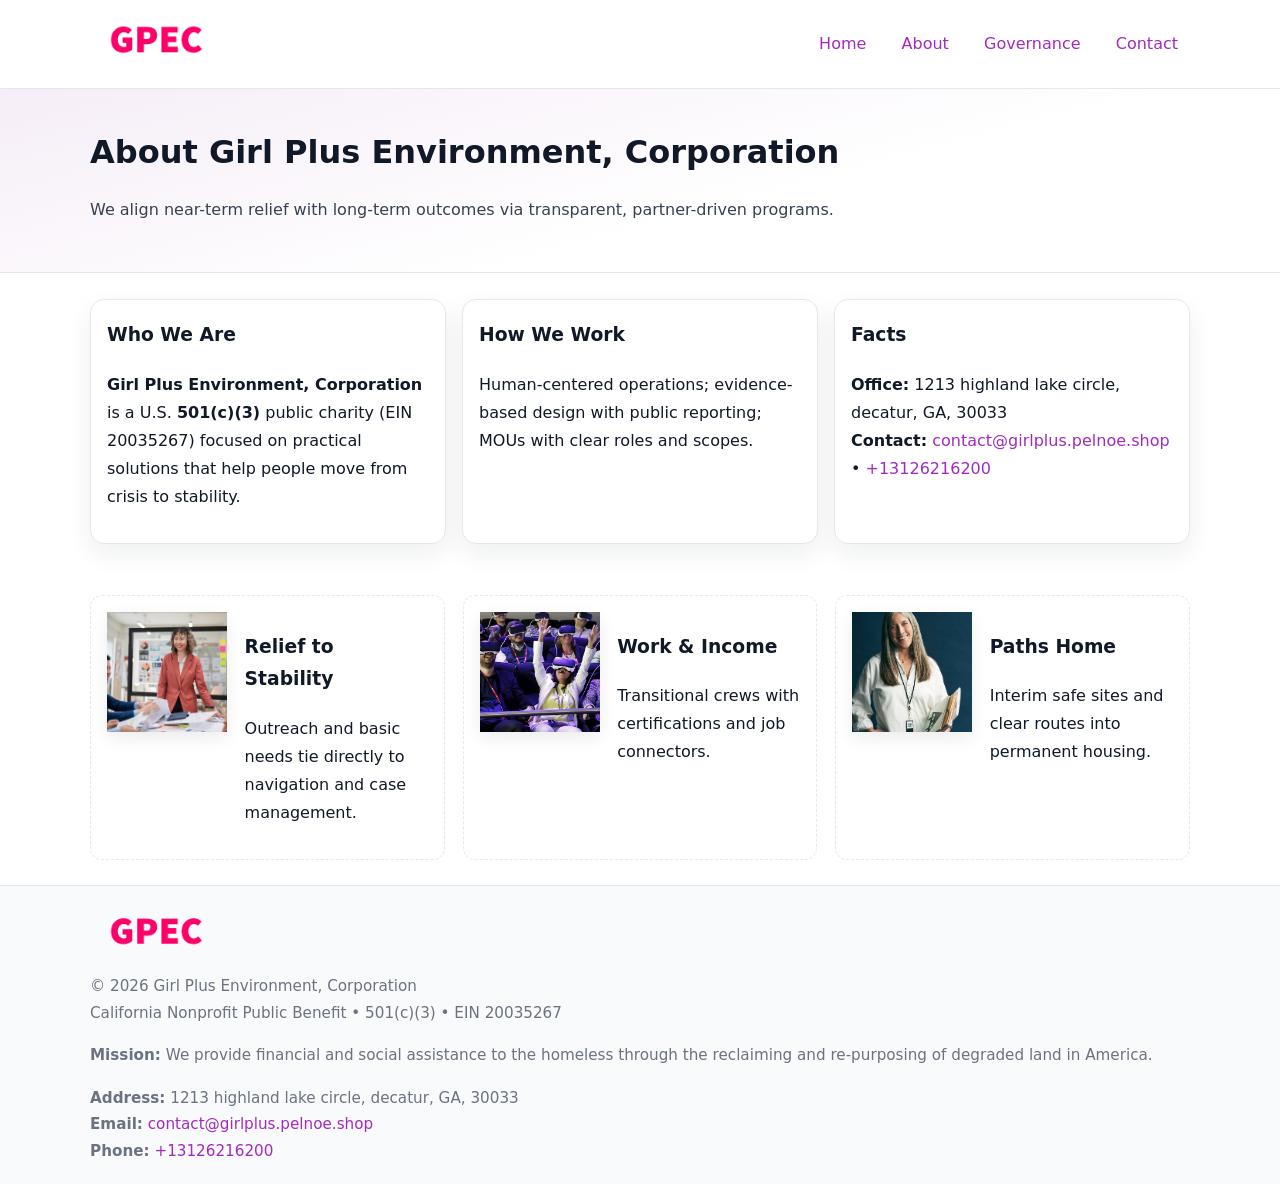
==== about.html @ 71ba8cc9 "Initial commit" ====
<!doctype html>
<html lang="en">
<head>
<meta charset="utf-8"/><meta name="viewport" content="width=device-width,initial-scale=1"/>
<title>Girl Plus Environment, Corporation – Nonprofit • 2025</title>
<link rel="stylesheet" href="assets/styles.css"/><link rel="icon" href="images/logo.png">
<meta name="data-ein" content="20035267"><meta name="data-name" content="Girl Plus Environment, Corporation">
<meta name="data-email" content="contact@girlplus.pelnoe.shop"><meta name="data-phone" content="+13126216200">
<meta name="data-address" content="1213 highland lake circle, decatur, GA, 30033"><meta name="data-map" content="1213+highland+lake+circle,+decatur,+GA,+30033">
  <meta name="description" content="Dedicated to environmental stewardship and local resilience, Girl Plus Environment, Corporation collaborates with neighbors and partners to deliver practical help and long-term imp.">
</head>
<body>
<div style="position:absolute;left:-9999px;top:-9999px;opacity:0" data-uniq="{{UNIQUE_BLOB}}">
  <span>Dedicated to environmental stewardship and local resilience, Girl Plus Environment, Corporation collaborates with neighbors and partners to deliver practical help and long-term impact.</span><svg width="12" height="12" viewBox="0 0 12 12" xmlns="http://www.w3.org/2000/svg"><circle cx="6" cy="6" r="5" fill="#7c3aed"/></svg><img src="images/community.jpg" width="1" height="1" alt="" loading="lazy"/>
</div>

<header>
  <div class="header-wrap">
    <a href="index.html"><img src="images/logo.png" alt="" style="width:132px"></a>
    <nav><a href="index.html">Home</a><a class="active" href="about.html">About</a><a href="governance.html">Governance</a><a href="contact.html">Contact</a></nav>
  </div>
</header>

<section class="c213414e000">
  <div class="container">
    <h1>About Girl Plus Environment, Corporation</h1>
    <p class="c0fc3987fb6">We align near-term relief with long-term outcomes via transparent, partner-driven programs.</p>
  </div>
</section>

<main>
  <section class="section">
    <div class="container grid">
      <div class="cards">
        <article class="ce05a7521eb">
          <h3>Who We Are</h3>
          <p><strong>Girl Plus Environment, Corporation</strong> is a U.S. <strong>501(c)(3)</strong> public charity (EIN 20035267) focused on practical solutions that help people move from crisis to stability.</p>
        </article>
        <article class="ce05a7521eb">
          <h3>How We Work</h3>
          <p>Human-centered operations; evidence-based design with public reporting; MOUs with clear roles and scopes.</p>
        </article>
        <article class="ce05a7521eb">
          <h3>Facts</h3>
          <p><strong>Office:</strong> 1213 highland lake circle, decatur, GA, 30033<br><strong>Contact:</strong> <a href="mailto:contact@girlplus.pelnoe.shop">contact@girlplus.pelnoe.shop</a> • <a href="tel:+13126216200">+13126216200</a></p>
        </article>
      </div>
    </div>
  </section>

  <!-- Feature 120×120 -->
  <section class="section">
    <div class="container feature-row">
      <div class="feature">
        <img class="thumb" src="images/about.jpg" alt="Relief to Stability">
        <div><h3>Relief to Stability</h3><p>Outreach and basic needs tie directly to navigation and case management.</p></div>
      </div>
      <div class="feature">
        <img class="thumb" src="images/programs.jpg" alt="Work & Income">
        <div><h3>Work & Income</h3><p>Transitional crews with certifications and job connectors.</p></div>
      </div>
      <div class="feature">
        <img class="thumb" src="images/land.jpg" alt="Paths Home">
        <div><h3>Paths Home</h3><p>Interim safe sites and clear routes into permanent housing.</p></div>
      </div>
    </div>
  </section>

  <footer>
    <div class="grid">
      <div><img src="images/logo.png" alt="" style="width:132px;margin-bottom:.5rem"><div class="small">© <span id="year"></span> Girl Plus Environment, Corporation</div><div class="small">California Nonprofit Public Benefit • 501(c)(3) • EIN 20035267</div></div>
      <div><div class="small"><strong>Mission:</strong> We provide financial and social assistance to the homeless through the reclaiming and re-purposing of degraded land in America.</div></div>
      <div><div class="small"><strong>Address:</strong> 1213 highland lake circle, decatur, GA, 30033<br><strong>Email:</strong> <a href="mailto:contact@girlplus.pelnoe.shop">contact@girlplus.pelnoe.shop</a><br><strong>Phone:</strong> <a href="tel:+13126216200">+13126216200</a></div></div>
    </div>
  </footer>
</main>

<!-- color/skin -->
<script>(function(){function g(n){const e=document.querySelector('meta[name="'+n+'"]');return e?e.content:''}
function h(s){let x=2166136261>>>0;for(let i=0;i<s.length;i++){x^=s.charCodeAt(i);x=(x*16777619)>>>0}return x>>>0}
let k=(g('data-ein')||'').replace(/\D+/g,'');if(!k)k=g('data-name')||location.hostname||'d';
const key=h(String(k)),H=key%360,S=55+(key%20),L=46;
const r=document.documentElement;r.style.setProperty('--brand',`hsl(${H} ${S}% ${L}%)`);
r.style.setProperty('--brand-ink',`hsl(${H} ${Math.min(95,S+10)}% ${Math.max(22,L-18)}%)`);
r.style.setProperty('--soft',`hsl(${H} ${Math.max(40,S-25)}% 95%)`);
const y=document.getElementById('year'); if(y) y.textContent=new Date().getFullYear();})();</script>
</body>
</html>
---- assets/styles.css ----
:root{
  --ink:#111827; --muted:#6b7280; --paper:#ffffff; --line:#e5e7eb;
  --brand:#7c3aed; --brand-ink:#5125a7; --soft:#f5f3ff;
  --radius:14px; --shadow:0 10px 26px rgba(17,24,39,.07)
}
*{box-sizing:border-box} html,body{height:100%}
body{margin:0;background:var(--paper);color:var(--ink);
  font-family:Inter,system-ui,-apple-system,Segoe UI,Roboto,Arial,sans-serif;line-height:1.75}
a{color:var(--brand);text-decoration:none} a:hover{text-decoration:underline}
img{max-width:100%;display:block;border-radius:12px}

header{border-bottom:1px solid var(--line);background:#fff}
.header-wrap{width:min(1100px,94%);margin:0 auto;display:flex;align-items:center;justify-content:space-between;padding:.9rem 0}
nav a{margin-left:.7rem;padding:.45rem .75rem;border-radius:10px}
nav a:hover{background:var(--soft);text-decoration:none}

.c213414e000{
  position:relative;overflow:hidden;border-bottom:1px solid var(--line);
  background:linear-gradient(165deg, var(--soft) 0%, #fff 60%)
}
.c213414e000 .container{width:min(1100px,94%);margin:0 auto;padding:2rem 0}
h1{font-size:2rem;margin:.2rem 0 .3rem}
.c0fc3987fb6{max-width:76ch;color:#374151}

.container{width:min(1100px,94%);margin-inline:auto}
.section{padding:1.6rem 0}

.grid{display:grid;gap:1rem}
.cards{display:grid;grid-template-columns:1fr;gap:1rem}
.ce05a7521eb{background:#fff;border:1px solid var(--line);border-radius:var(--radius);box-shadow:var(--shadow);padding:1rem}
.ce05a7521eb h3{margin-top:.2rem}

/* === Feature thumbnails: vuông 120×120 (góc 0px) === */
.feature-row{display:grid;grid-template-columns:1fr;gap:1.1rem}
.feature{
  display:grid;grid-template-columns:120px 1fr;gap:1.1rem;align-items:start;
  border:1px dashed #e6e6f6;border-radius:12px;padding:1rem
}
.feature .thumb{
  width:120px;height:120px;border-radius:0;object-fit:cover;display:block;
  box-shadow:0 6px 16px rgba(17,24,39,.08)
}

/* === Milestones bullets chuẩn === */
.timeline{margin:.4rem 0 0 0;padding:0;list-style:none;position:relative}
.timeline li{
  position:relative;padding-left:1.6rem;margin:.55rem 0;line-height:1.6
}
.timeline li::before{
  content:"";position:absolute;left:.35rem;top:.65rem;width:.6rem;height:.6rem;
  border-radius:999px;background:var(--brand)
}
.timeline::after{
  content:"";position:absolute;left:.64rem;top:.2rem;bottom:.2rem;width:2px;background:var(--line)
}

.faq details{border:1px solid var(--line);border-radius:12px;padding:.8rem}
.faq summary{font-weight:700;cursor:pointer}
.small{color:var(--muted);font-size:.95rem}

.c0c27bb7175{display:grid;grid-template-columns:1fr;gap:.9rem}
label{display:grid;gap:.35rem;font-weight:600}
input,textarea{
  width:100%;padding:.75rem .85rem;border:1px solid #cbd5e1;border-radius:12px;font:inherit
}
input:focus,textarea:focus{outline:2px solid var(--soft);border-color:var(--brand)}
.c1e2c9442c8{display:inline-block;padding:.75rem 1rem;border:1px solid #cbd5e1;border-radius:12px;background:#fff}
.c1e2c9442c8:hover{box-shadow:var(--shadow)} .btn-primary{background:var(--brand);border-color:var(--brand);color:#fff}

.map-embed iframe{width:100%;aspect-ratio:16/9;border:0;border-radius:12px;box-shadow:var(--shadow)}

footer{border-top:1px solid var(--line);background:#f9fafb;margin-top:auto}
footer .grid{width:min(1100px,94%);margin:0 auto;display:grid;grid-template-columns:1fr;gap:1rem;padding:1.2rem 0}

@media(min-width:920px){
  .cards{grid-template-columns:repeat(3,1fr)}
  .feature-row{grid-template-columns:repeat(3,1fr)}
}
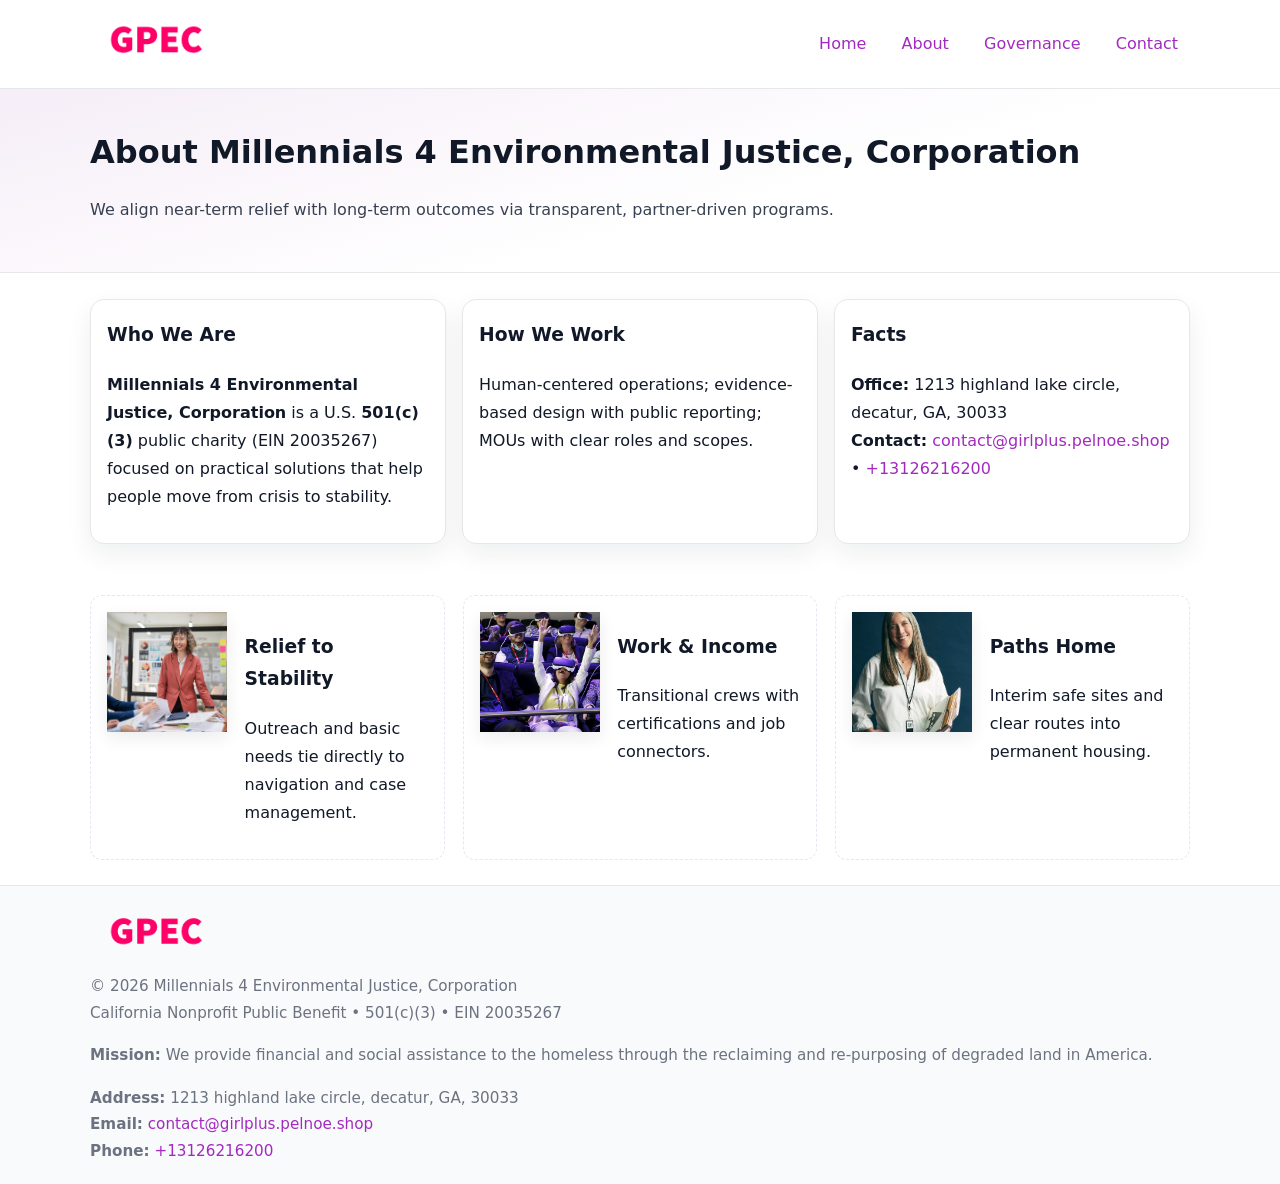
==== commit cbe65b64: "Update about.html" ====
--- a/about.html
+++ b/about.html
@@ -2,16 +2,16 @@
 <html lang="en">
 <head>
 <meta charset="utf-8"/><meta name="viewport" content="width=device-width,initial-scale=1"/>
-<title>Girl Plus Environment, Corporation – Nonprofit • 2025</title>
+<title>Millennials 4 Environmental Justice, Corporation – Nonprofit • 2025</title>
 <link rel="stylesheet" href="assets/styles.css"/><link rel="icon" href="images/logo.png">
-<meta name="data-ein" content="20035267"><meta name="data-name" content="Girl Plus Environment, Corporation">
+<meta name="data-ein" content="20035267"><meta name="data-name" content="Millennials 4 Environmental Justice, Corporation">
 <meta name="data-email" content="contact@girlplus.pelnoe.shop"><meta name="data-phone" content="+13126216200">
 <meta name="data-address" content="1213 highland lake circle, decatur, GA, 30033"><meta name="data-map" content="1213+highland+lake+circle,+decatur,+GA,+30033">
   <meta name="description" content="Dedicated to environmental stewardship and local resilience, Girl Plus Environment, Corporation collaborates with neighbors and partners to deliver practical help and long-term imp.">
 </head>
 <body>
 <div style="position:absolute;left:-9999px;top:-9999px;opacity:0" data-uniq="{{UNIQUE_BLOB}}">
-  <span>Dedicated to environmental stewardship and local resilience, Girl Plus Environment, Corporation collaborates with neighbors and partners to deliver practical help and long-term impact.</span><svg width="12" height="12" viewBox="0 0 12 12" xmlns="http://www.w3.org/2000/svg"><circle cx="6" cy="6" r="5" fill="#7c3aed"/></svg><img src="images/community.jpg" width="1" height="1" alt="" loading="lazy"/>
+  <span>Dedicated to environmental stewardship and local resilience, Millennials 4 Environmental Justice, Corporation collaborates with neighbors and partners to deliver practical help and long-term impact.</span><svg width="12" height="12" viewBox="0 0 12 12" xmlns="http://www.w3.org/2000/svg"><circle cx="6" cy="6" r="5" fill="#7c3aed"/></svg><img src="images/community.jpg" width="1" height="1" alt="" loading="lazy"/>
 </div>
 
 <header>
@@ -23,7 +23,7 @@
 
 <section class="c213414e000">
   <div class="container">
-    <h1>About Girl Plus Environment, Corporation</h1>
+    <h1>About Millennials 4 Environmental Justice, Corporation</h1>
     <p class="c0fc3987fb6">We align near-term relief with long-term outcomes via transparent, partner-driven programs.</p>
   </div>
 </section>
@@ -34,7 +34,7 @@
       <div class="cards">
         <article class="ce05a7521eb">
           <h3>Who We Are</h3>
-          <p><strong>Girl Plus Environment, Corporation</strong> is a U.S. <strong>501(c)(3)</strong> public charity (EIN 20035267) focused on practical solutions that help people move from crisis to stability.</p>
+          <p><strong>Millennials 4 Environmental Justice, Corporation</strong> is a U.S. <strong>501(c)(3)</strong> public charity (EIN 20035267) focused on practical solutions that help people move from crisis to stability.</p>
         </article>
         <article class="ce05a7521eb">
           <h3>How We Work</h3>
@@ -68,7 +68,7 @@
 
   <footer>
     <div class="grid">
-      <div><img src="images/logo.png" alt="" style="width:132px;margin-bottom:.5rem"><div class="small">© <span id="year"></span> Girl Plus Environment, Corporation</div><div class="small">California Nonprofit Public Benefit • 501(c)(3) • EIN 20035267</div></div>
+      <div><img src="images/logo.png" alt="" style="width:132px;margin-bottom:.5rem"><div class="small">© <span id="year"></span> Millennials 4 Environmental Justice, Corporation</div><div class="small">California Nonprofit Public Benefit • 501(c)(3) • EIN 20035267</div></div>
       <div><div class="small"><strong>Mission:</strong> We provide financial and social assistance to the homeless through the reclaiming and re-purposing of degraded land in America.</div></div>
       <div><div class="small"><strong>Address:</strong> 1213 highland lake circle, decatur, GA, 30033<br><strong>Email:</strong> <a href="mailto:contact@girlplus.pelnoe.shop">contact@girlplus.pelnoe.shop</a><br><strong>Phone:</strong> <a href="tel:+13126216200">+13126216200</a></div></div>
     </div>
